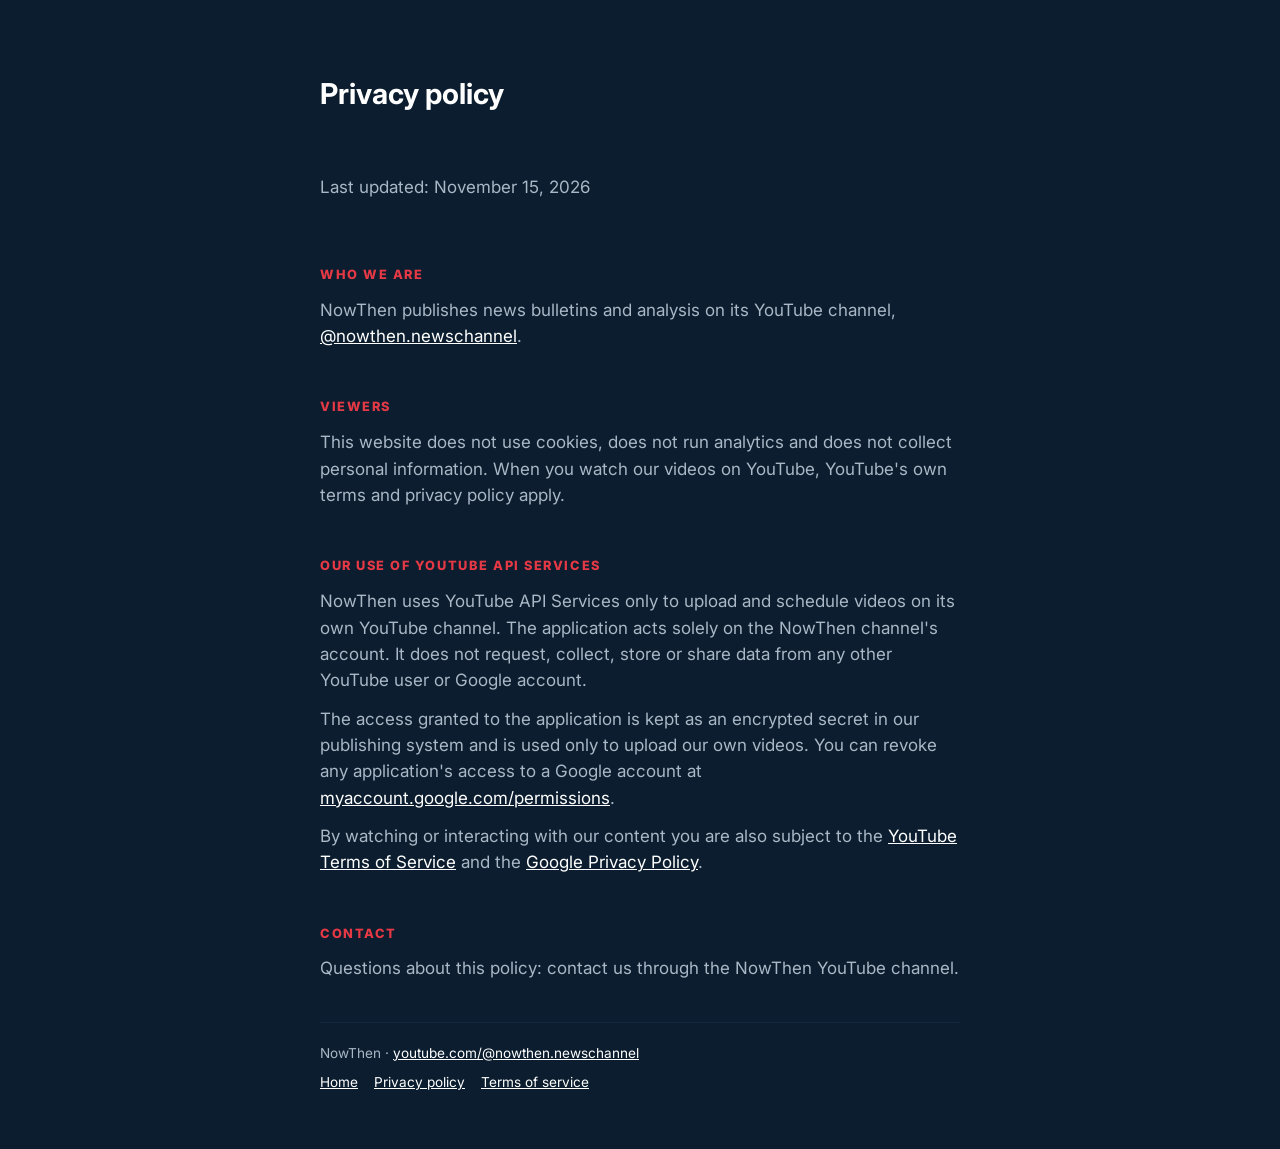
==== privacy.html @ 63171faf "NowThen site: home, privacy policy, terms Co-Authored-By: Claude Opus 5.5 <noreply@anthropic.com> Cl" ====
<!doctype html>
<html lang="en">
<head>
<meta charset="utf-8">
<meta name="viewport" content="width=device-width, initial-scale=1">
<title>Privacy policy · NowThen</title>
<meta name="description" content="How NowThen handles data, including its use of YouTube API Services.">
<link rel="stylesheet" href="https://fonts.googleapis.com/css2?family=Inter:wght@400;500;800&display=swap">
<link rel="stylesheet" href="/style.css">
</head>
<body>
<main class="doc">
  <h1>Privacy policy</h1>
  <p>Last updated: November 15, 2026</p>
  <section>
    <h2>Who we are</h2>
    <p>NowThen publishes news bulletins and analysis on its YouTube channel, <a href="https://www.youtube.com/@nowthen.newschannel">@nowthen.newschannel</a>.</p>
  </section>
  <section>
    <h2>Viewers</h2>
    <p>This website does not use cookies, does not run analytics and does not collect personal information. When you watch our videos on YouTube, YouTube's own terms and privacy policy apply.</p>
  </section>
  <section>
    <h2>Our use of YouTube API Services</h2>
    <p>NowThen uses YouTube API Services only to upload and schedule videos on its own YouTube channel. The application acts solely on the NowThen channel's account. It does not request, collect, store or share data from any other YouTube user or Google account.</p>
    <p>The access granted to the application is kept as an encrypted secret in our publishing system and is used only to upload our own videos. You can revoke any application's access to a Google account at <a href="https://myaccount.google.com/permissions">myaccount.google.com/permissions</a>.</p>
    <p>By watching or interacting with our content you are also subject to the <a href="https://www.youtube.com/t/terms">YouTube Terms of Service</a> and the <a href="https://policies.google.com/privacy">Google Privacy Policy</a>.</p>
  </section>
  <section>
    <h2>Contact</h2>
    <p>Questions about this policy: contact us through the NowThen YouTube channel.</p>
  </section>
  <footer>NowThen · <a href="https://www.youtube.com/@nowthen.newschannel">youtube.com/@nowthen.newschannel</a>
    <nav><a href="/">Home</a><a href="/privacy.html">Privacy policy</a><a href="/terms.html">Terms of service</a></nav>
  </footer>
</main>
</body>
</html>
---- style.css ----
/* Layout: one centered column on the channel's navy, wordmark first, then schedule and links. Brand look is single-theme by design. */
  :root {
    --navy: #0b1d2e; --navy-2: #12283d; --amber: #e63946; --white: #ffffff; --muted: #a9b7c6;
    --font: "Inter", system-ui, -apple-system, "Segoe UI", sans-serif;
    color-scheme: dark;
  }
  html, body { background: var(--navy); color: var(--white); }
  body { font-family: var(--font); font-size: 17px; line-height: 1.55; padding-left: max(16px, env(safe-area-inset-left, 0px)); padding-right: max(16px, env(safe-area-inset-right, 0px)); }
  main { max-width: 640px; margin: 0 auto; padding-block: 64px 48px; display: grid; gap: 40px; }
  .mark { width: 100%; max-width: 480px; height: auto; }
  h1 { position: absolute; width: 1px; height: 1px; overflow: hidden; clip: rect(0 0 0 0); }
  .lead { font-size: 1.25rem; font-weight: 500; text-wrap: balance; margin: 0; }
  .lead em { color: var(--amber); font-style: normal; }
  h2 { font-size: .8rem; font-weight: 800; letter-spacing: .12em; text-transform: uppercase; color: var(--amber); margin: 0 0 12px; }
  section p { margin: 0; color: var(--muted); max-width: 62ch; }
  .times { list-style: none; margin: 0; padding: 0; display: grid; grid-template-columns: repeat(3, 1fr); gap: 12px; }
  .times li { background: var(--navy-2); border-radius: 10px; padding: 14px 16px; display: grid; gap: 2px; }
  .times b { font-size: 1.5rem; font-weight: 800; font-variant-numeric: tabular-nums; }
  .times span { font-size: .85rem; color: var(--muted); }
  .cta { display: inline-flex; align-items: center; gap: 10px; background: var(--amber); color: var(--white); font-weight: 800; text-decoration: none; padding: 14px 22px; border-radius: 999px; justify-self: start; }
  .cta:hover { background: #ec5a66; }
  .cta:focus-visible, a:focus-visible { outline: 3px solid var(--white); outline-offset: 3px; }
  footer { border-top: 1px solid var(--navy-2); padding-top: 20px; font-size: .85rem; color: var(--muted); }
  @media (max-width: 460px) { .times { grid-template-columns: 1fr; } main { padding-block: 40px 32px; } }

  footer a, .doc a { color: var(--white); }
  footer nav { display: flex; gap: 16px; margin-top: 8px; flex-wrap: wrap; }
  .doc h1 { position: static; width: auto; height: auto; overflow: visible; clip: auto; font-size: 1.8rem; margin: 0; }
  .doc h2 { margin-top: 8px; }
  .doc p, .doc li { color: var(--muted); }
  .doc section p + p { margin-top: 12px; }
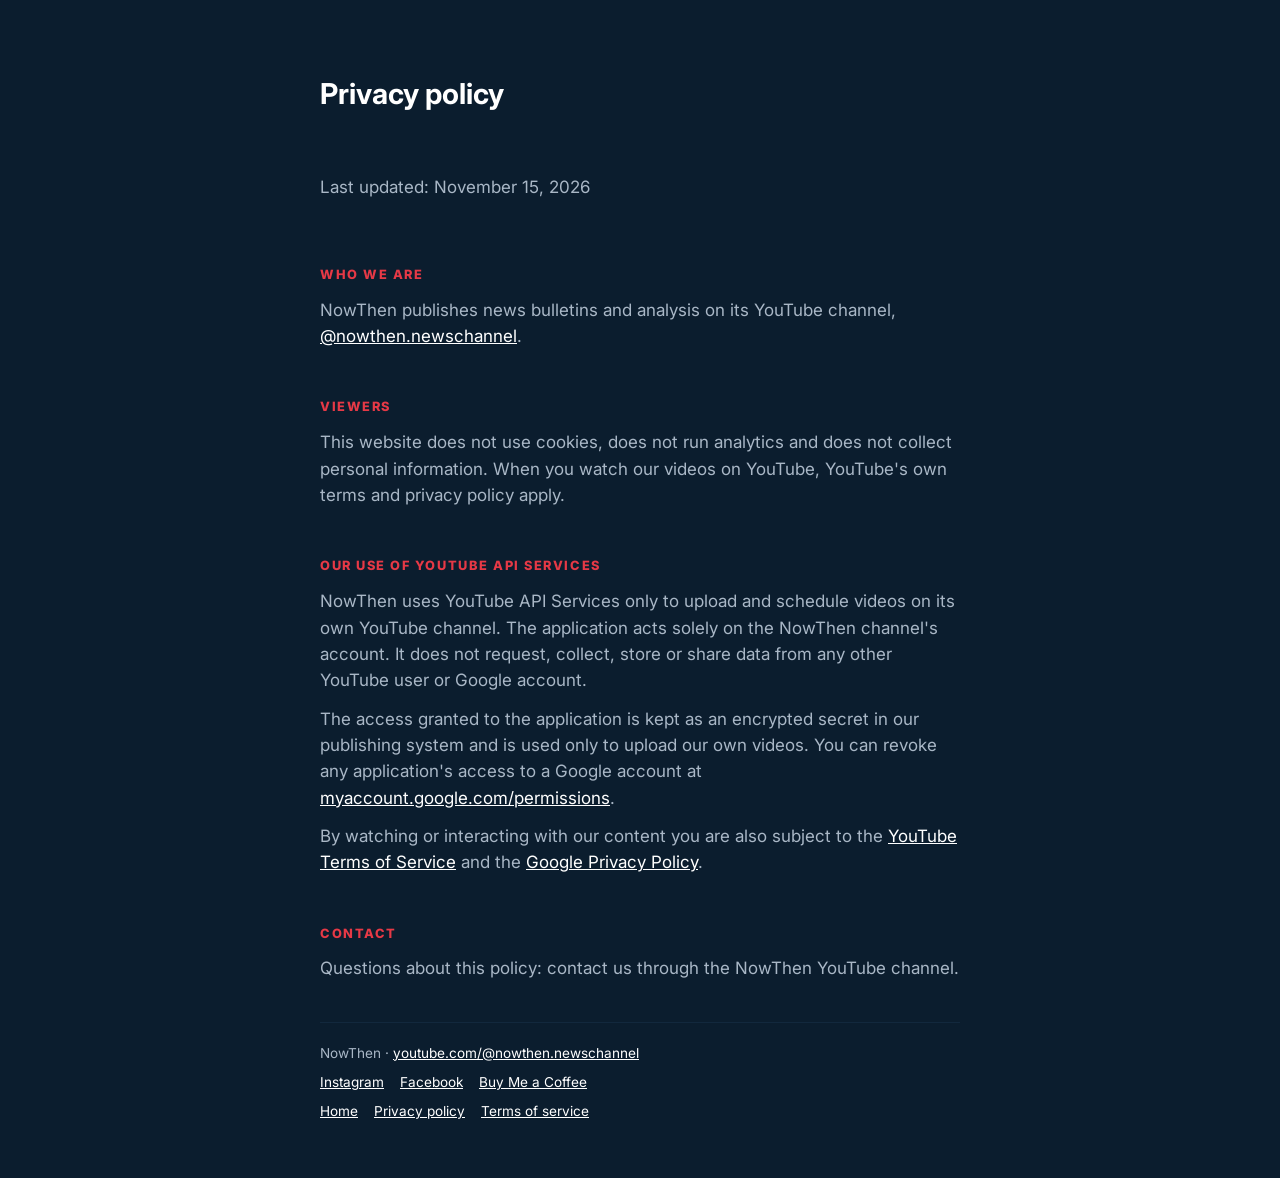
==== commit 856fad5d: "Footer: Instagram, Facebook page and Buy Me a Coffee links Co-Authored-By: Claude Opus 5.5 <noreply@" ====
--- a/privacy.html
+++ b/privacy.html
@@ -31,6 +31,7 @@
     <p>Questions about this policy: contact us through the NowThen YouTube channel.</p>
   </section>
   <footer>NowThen · <a href="https://www.youtube.com/@nowthen.newschannel">youtube.com/@nowthen.newschannel</a>
+    <nav aria-label="Follow NowThen"><a href="https://www.instagram.com/nowthen.news/" rel="noopener">Instagram</a><a href="https://www.facebook.com/profile.php?id=61596746647338" rel="noopener">Facebook</a><a href="https://buymeacoffee.com/nowthen" rel="noopener">Buy Me a Coffee</a></nav>
     <nav><a href="/">Home</a><a href="/privacy.html">Privacy policy</a><a href="/terms.html">Terms of service</a></nav>
   </footer>
 </main>
--- a/style.css
+++ b/style.css
@@ -19,6 +19,9 @@
   .times span { font-size: .85rem; color: var(--muted); }
   .cta { display: inline-flex; align-items: center; gap: 10px; background: var(--amber); color: var(--white); font-weight: 800; text-decoration: none; padding: 14px 22px; border-radius: 999px; justify-self: start; }
   .cta:hover { background: #ec5a66; }
+  .ctas { display: flex; flex-wrap: wrap; gap: 12px; }
+  .cta.alt { background: transparent; box-shadow: inset 0 0 0 2px var(--white); }
+  .cta.alt:hover { background: var(--navy-2); }
   .cta:focus-visible, a:focus-visible { outline: 3px solid var(--white); outline-offset: 3px; }
   footer { border-top: 1px solid var(--navy-2); padding-top: 20px; font-size: .85rem; color: var(--muted); }
   @media (max-width: 460px) { .times { grid-template-columns: 1fr; } main { padding-block: 40px 32px; } }
